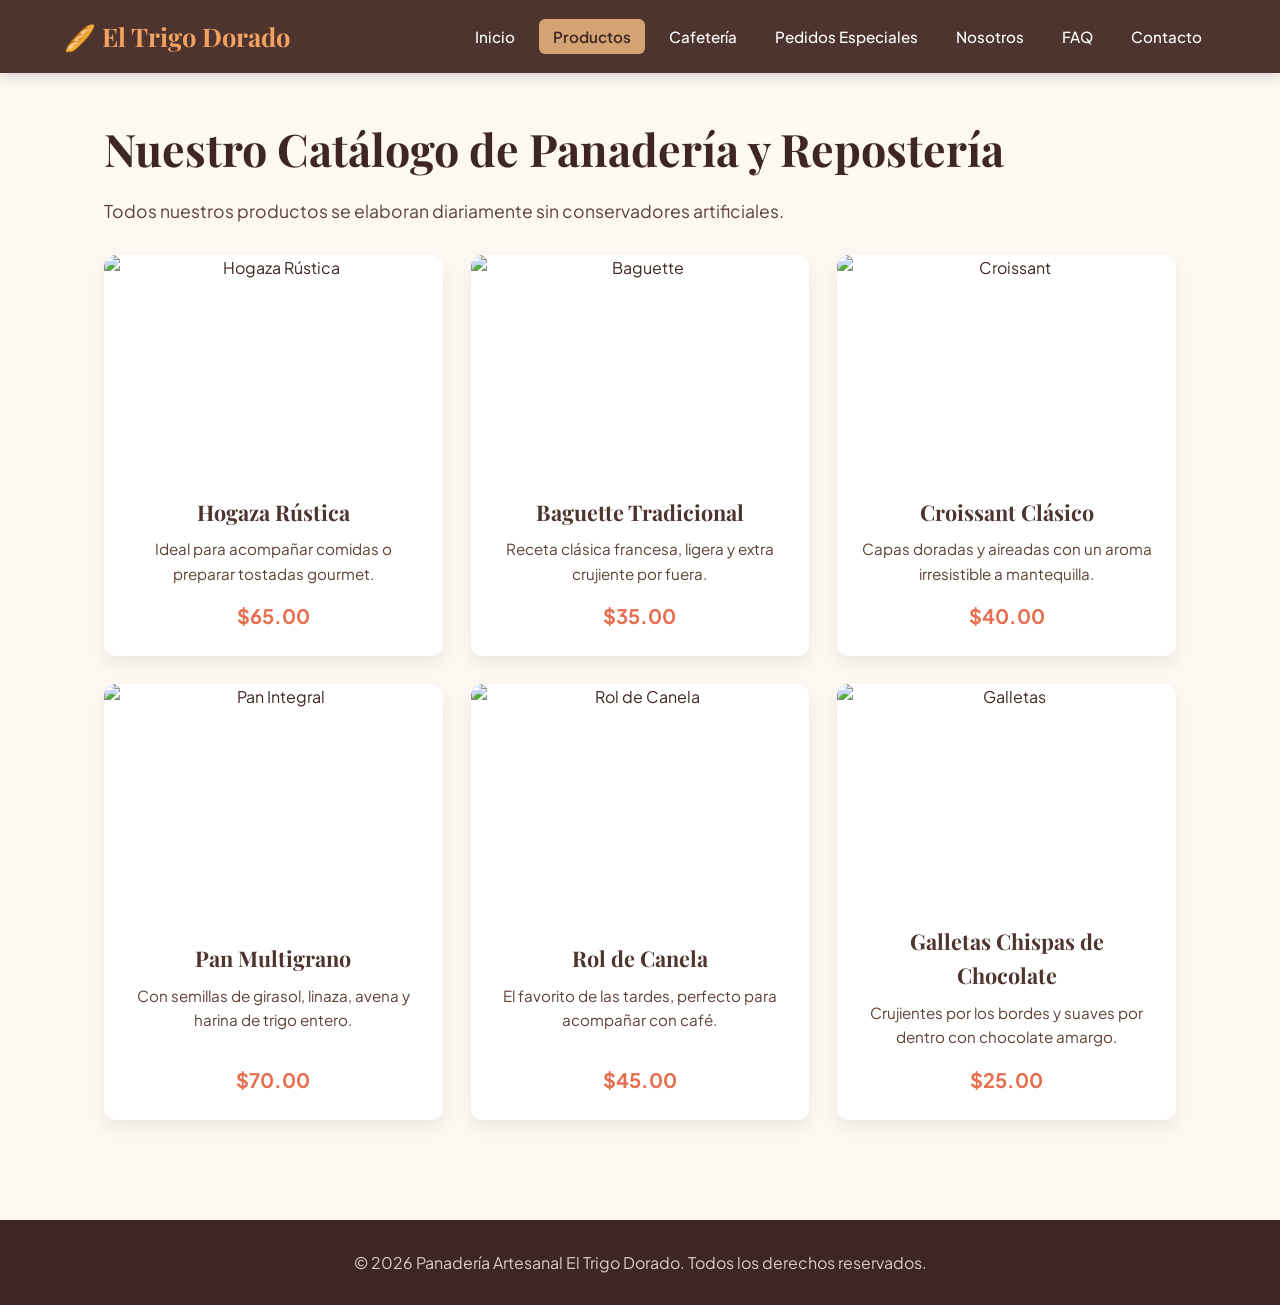
==== productos.html @ 79b08c97 "Primer commit" ====
<!doctype html>
<html lang="es">
  <head>
    <meta charset="UTF-8" />
    <meta name="viewport" content="width=device-width, initial-scale=1.0" />
    <title>El Trigo Dorado | Productos</title>
    <link rel="stylesheet" href="styles.css" />
  </head>
  <body>
    <header>
      <a href="index.html" class="logo">🥖 El Trigo Dorado</a>
      <button class="menu-toggle" id="menu-btn" aria-label="Abrir menú">
        ☰
      </button>
      <nav id="nav-menu">
        <ul>
          <li><a href="index.html">Inicio</a></li>
          <li><a href="productos.html" class="activo">Productos</a></li>
          <li><a href="cafeteria.html">Cafetería</a></li>
          <li><a href="eventos.html">Pedidos Especiales</a></li>
          <li><a href="nosotros.html">Nosotros</a></li>
          <li><a href="preguntas.html">FAQ</a></li>
          <li><a href="contacto.html">Contacto</a></li>
        </ul>
      </nav>
    </header>

    <main>
      <h1>Nuestro Catálogo de Panadería y Repostería</h1>
      <p class="subtitulo">
        Todos nuestros productos se elaboran diariamente sin conservadores
        artificiales.
      </p>

      <div class="grid">
        <article class="card">
          <img
            src="https://images.unsplash.com/photo-1585478259715-876acc5be8eb?auto=format&fit=crop&w=600&q=80"
            alt="Hogaza Rústica"
          />
          <div class="card-body">
            <h3>Hogaza Rústica</h3>
            <p>Ideal para acompañar comidas o preparar tostadas gourmet.</p>
          </div>
          <span class="precio">$65.00</span>
        </article>

        <article class="card">
          <img
            src="https://images.unsplash.com/photo-1597079910443-60c43fc4f729?auto=format&fit=crop&w=600&q=80"
            alt="Baguette"
          />
          <div class="card-body">
            <h3>Baguette Tradicional</h3>
            <p>Receta clásica francesa, ligera y extra crujiente por fuera.</p>
          </div>
          <span class="precio">$35.00</span>
        </article>

        <article class="card">
          <img
            src="https://images.unsplash.com/photo-1555507036-ab1f4038808a?auto=format&fit=crop&w=600&q=80"
            alt="Croissant"
          />
          <div class="card-body">
            <h3>Croissant Clásico</h3>
            <p>
              Capas doradas y aireadas con un aroma irresistible a mantequilla.
            </p>
          </div>
          <span class="precio">$40.00</span>
        </article>

        <article class="card">
          <img
            src="https://images.unsplash.com/photo-1608198093002-ad4e005484ec?auto=format&fit=crop&w=600&q=80"
            alt="Pan Integral"
          />
          <div class="card-body">
            <h3>Pan Multigrano</h3>
            <p>
              Con semillas de girasol, linaza, avena y harina de trigo entero.
            </p>
          </div>
          <span class="precio">$70.00</span>
        </article>

        <article class="card">
          <img
            src="https://images.unsplash.com/photo-1509365465985-25d11c17e812?auto=format&fit=crop&w=600&q=80"
            alt="Rol de Canela"
          />
          <div class="card-body">
            <h3>Rol de Canela</h3>
            <p>El favorito de las tardes, perfecto para acompañar con café.</p>
          </div>
          <span class="precio">$45.00</span>
        </article>

        <article class="card">
          <img
            src="https://images.unsplash.com/photo-1558961363-fa8fdf82db35?auto=format&fit=crop&w=600&q=80"
            alt="Galletas"
          />
          <div class="card-body">
            <h3>Galletas Chispas de Chocolate</h3>
            <p>
              Crujientes por los bordes y suaves por dentro con chocolate
              amargo.
            </p>
          </div>
          <span class="precio">$25.00</span>
        </article>
      </div>
    </main>

    <footer>
      <p>
        &copy; 2026 Panadería Artesanal El Trigo Dorado. Todos los derechos
        reservados.
      </p>
    </footer>
    <script src="script.js"></script>
  </body>
</html>
---- styles.css ----
@import url("https://fonts.googleapis.com/css2?family=Playfair+Display:wght@600;700&family=Plus+Jakarta+Sans:wght@400;500;600;700&display=swap");

:root {
  --bg-crema: #fdf8f2;
  --cafe-oscuro: #3e2723;
  --cafe-medio: #4e342e;
  --cafe-suave: #5d4037;
  --dorado: #f4a261;
  --trigo: #d4a373;
  --terracota: #e76f51;
  --terracota-hover: #d65a31;
  --blanco: #ffffff;
  --sombra: 0 8px 20px rgba(62, 39, 35, 0.08);
  --radio: 12px;
}

* {
  margin: 0;
  padding: 0;
  box-sizing: border-box;
}

body {
  font-family: "Plus Jakarta Sans", sans-serif;
  background-color: var(--bg-crema);
  color: var(--cafe-oscuro);
  line-height: 1.6;
  display: flex;
  flex-direction: column;
  min-height: 100vh;
}

h1,
h2,
h3,
.logo {
  font-family: "Playfair Display", serif;
}

/* Encabezado y Navegación Responsiva */
header {
  background-color: var(--cafe-medio);
  color: var(--blanco);
  padding: 1rem 5%;
  display: flex;
  justify-content: space-between;
  align-items: center;
  position: sticky;
  top: 0;
  z-index: 1000;
  box-shadow: 0 4px 12px rgba(0, 0, 0, 0.15);
}

.logo {
  font-size: 1.6rem;
  font-weight: 700;
  color: var(--dorado);
  text-decoration: none;
  display: flex;
  align-items: center;
  gap: 8px;
}

.menu-toggle {
  display: none;
  background: none;
  border: 2px solid var(--dorado);
  color: var(--dorado);
  font-size: 1.5rem;
  padding: 4px 12px;
  border-radius: 6px;
  cursor: pointer;
}

nav ul {
  list-style: none;
  display: flex;
  gap: 10px;
}

nav a {
  color: var(--blanco);
  text-decoration: none;
  font-weight: 500;
  font-size: 0.95rem;
  padding: 8px 14px;
  border-radius: 6px;
  transition: all 0.3s ease;
}

nav a:hover,
nav a.activo {
  background-color: var(--trigo);
  color: var(--cafe-oscuro);
  font-weight: 600;
}

/* Contenedor Principal */
main {
  flex: 1;
  padding: 40px 5%;
  max-width: 1200px;
  margin: 0 auto;
  width: 100%;
}

h1 {
  font-size: clamp(2rem, 4vw, 2.8rem);
  color: var(--cafe-oscuro);
  margin-bottom: 12px;
}

h2 {
  font-size: clamp(1.5rem, 3vw, 2rem);
  color: var(--cafe-suave);
  margin-bottom: 20px;
}

.subtitulo {
  color: var(--cafe-suave);
  font-size: 1.1rem;
  margin-bottom: 30px;
}

/* Sección Hero (Inicio) */
.hero {
  background:
    linear-gradient(rgba(46, 26, 20, 0.68), rgba(46, 26, 20, 0.75)),
    url("https://images.unsplash.com/photo-1509440159596-0249088772ff?auto=format&fit=crop&w=1400&q=80")
      center/cover;
  color: var(--blanco);
  text-align: center;
  padding: clamp(60px, 10vw, 120px) 20px;
  border-radius: var(--radio);
  margin-bottom: 50px;
  box-shadow: var(--sombra);
}

.hero h1 {
  color: var(--dorado);
  margin-bottom: 16px;
}

.hero p {
  max-width: 650px;
  margin: 0 auto;
  font-size: clamp(1rem, 2vw, 1.2rem);
  opacity: 0.95;
}

/* Botones */
.btn {
  display: inline-block;
  background-color: var(--terracota);
  color: var(--blanco);
  padding: 12px 28px;
  text-decoration: none;
  border-radius: 8px;
  font-weight: 600;
  margin-top: 24px;
  border: none;
  cursor: pointer;
  transition:
    transform 0.2s ease,
    background-color 0.3s ease;
}

.btn:hover {
  background-color: var(--terracota-hover);
  transform: translateY(-2px);
}

/* Cuadrícula de Productos y Tarjetas */
.grid {
  display: grid;
  grid-template-columns: repeat(auto-fit, minmax(270px, 1fr));
  gap: 28px;
  margin-top: 20px;
}

.card {
  background: var(--blanco);
  border-radius: var(--radio);
  overflow: hidden;
  box-shadow: var(--sombra);
  text-align: center;
  display: flex;
  flex-direction: column;
  justify-content: space-between;
  padding-bottom: 24px;
  transition:
    transform 0.3s ease,
    box-shadow 0.3s ease;
}

.card:hover {
  transform: translateY(-6px);
  box-shadow: 0 14px 28px rgba(62, 39, 35, 0.14);
}

.card img {
  width: 100%;
  height: 220px;
  object-fit: cover;
}

.card-body {
  padding: 20px 20px 0;
}

.card h3 {
  margin-bottom: 8px;
  color: var(--cafe-medio);
  font-size: 1.35rem;
}

.card p {
  font-size: 0.95rem;
  color: var(--cafe-suave);
}

.precio {
  display: block;
  font-size: 1.25rem;
  font-weight: 700;
  color: var(--terracota);
  margin-top: 14px;
}

/* Sección Nosotros */
.nosotros-grid {
  display: grid;
  grid-template-columns: 1fr 1fr;
  gap: 40px;
  align-items: center;
  background: var(--blanco);
  padding: 35px;
  border-radius: var(--radio);
  box-shadow: var(--sombra);
}

.nosotros-grid img {
  width: 100%;
  border-radius: var(--radio);
  object-fit: cover;
}

.lista-pilares {
  margin-left: 20px;
  display: flex;
  flex-direction: column;
  gap: 10px;
}

/* Formulario de Contacto y Cafetería */
.contacto-container {
  display: grid;
  grid-template-columns: 1fr 1fr;
  gap: 35px;
}

.info-box,
form,
.menu-lista {
  background: var(--blanco);
  padding: 30px;
  border-radius: var(--radio);
  box-shadow: var(--sombra);
}

.info-box p {
  margin-bottom: 10px;
}

.form-grupo {
  margin-bottom: 18px;
}

label {
  display: block;
  margin-bottom: 6px;
  font-weight: 600;
  color: var(--cafe-medio);
}

input,
textarea {
  width: 100%;
  padding: 12px;
  border: 1.5px solid #e0d6cc;
  border-radius: 8px;
  font-family: inherit;
  font-size: 1rem;
  transition: border-color 0.3s;
}

input:focus,
textarea:focus {
  outline: none;
  border-color: var(--terracota);
}

/* Cafetería */
.menu-item {
  display: flex;
  justify-content: space-between;
  align-items: flex-start;
  gap: 15px;
  border-bottom: 1px dashed #d7ccc8;
  padding: 16px 0;
}

.menu-item:last-child {
  border-bottom: none;
}

.menu-item .precio {
  margin-top: 0;
  white-space: nowrap;
}

/* Preguntas Frecuentes (FAQ) */
details {
  background: var(--blanco);
  margin-bottom: 16px;
  padding: 20px;
  border-radius: var(--radio);
  box-shadow: var(--sombra);
  transition: all 0.3s ease;
}

summary {
  font-weight: 700;
  font-size: 1.1rem;
  color: var(--cafe-medio);
  cursor: pointer;
  list-style: none;
  display: flex;
  justify-content: space-between;
  align-items: center;
}

summary::after {
  content: "+";
  font-size: 1.5rem;
  color: var(--terracota);
}

details[open] summary::after {
  content: "−";
}

details p {
  margin-top: 14px;
  padding-top: 14px;
  border-top: 1px solid #f0e6dc;
  color: var(--cafe-suave);
}

/* Pie de Página */
footer {
  background-color: var(--cafe-oscuro);
  color: #d7ccc8;
  text-align: center;
  padding: 30px 5%;
  margin-top: 60px;
}

/* =========================================
   MEDIA QUERIES (RESPONSIVO PARA MÓVIL Y TABLET)
   ========================================= */
@media (max-width: 960px) {
  .menu-toggle {
    display: block;
  }

  nav {
    display: none;
    width: 100%;
    padding-top: 15px;
  }

  nav.abierto {
    display: block;
  }

  nav ul {
    flex-direction: column;
    gap: 8px;
  }

  nav a {
    display: block;
    padding: 12px;
    background-color: rgba(255, 255, 255, 0.05);
  }

  header {
    flex-wrap: wrap;
  }
}

@media (max-width: 768px) {
  .nosotros-grid,
  .contacto-container {
    grid-template-columns: 1fr;
    padding: 22px;
  }

  main {
    padding: 25px 4%;
  }
}
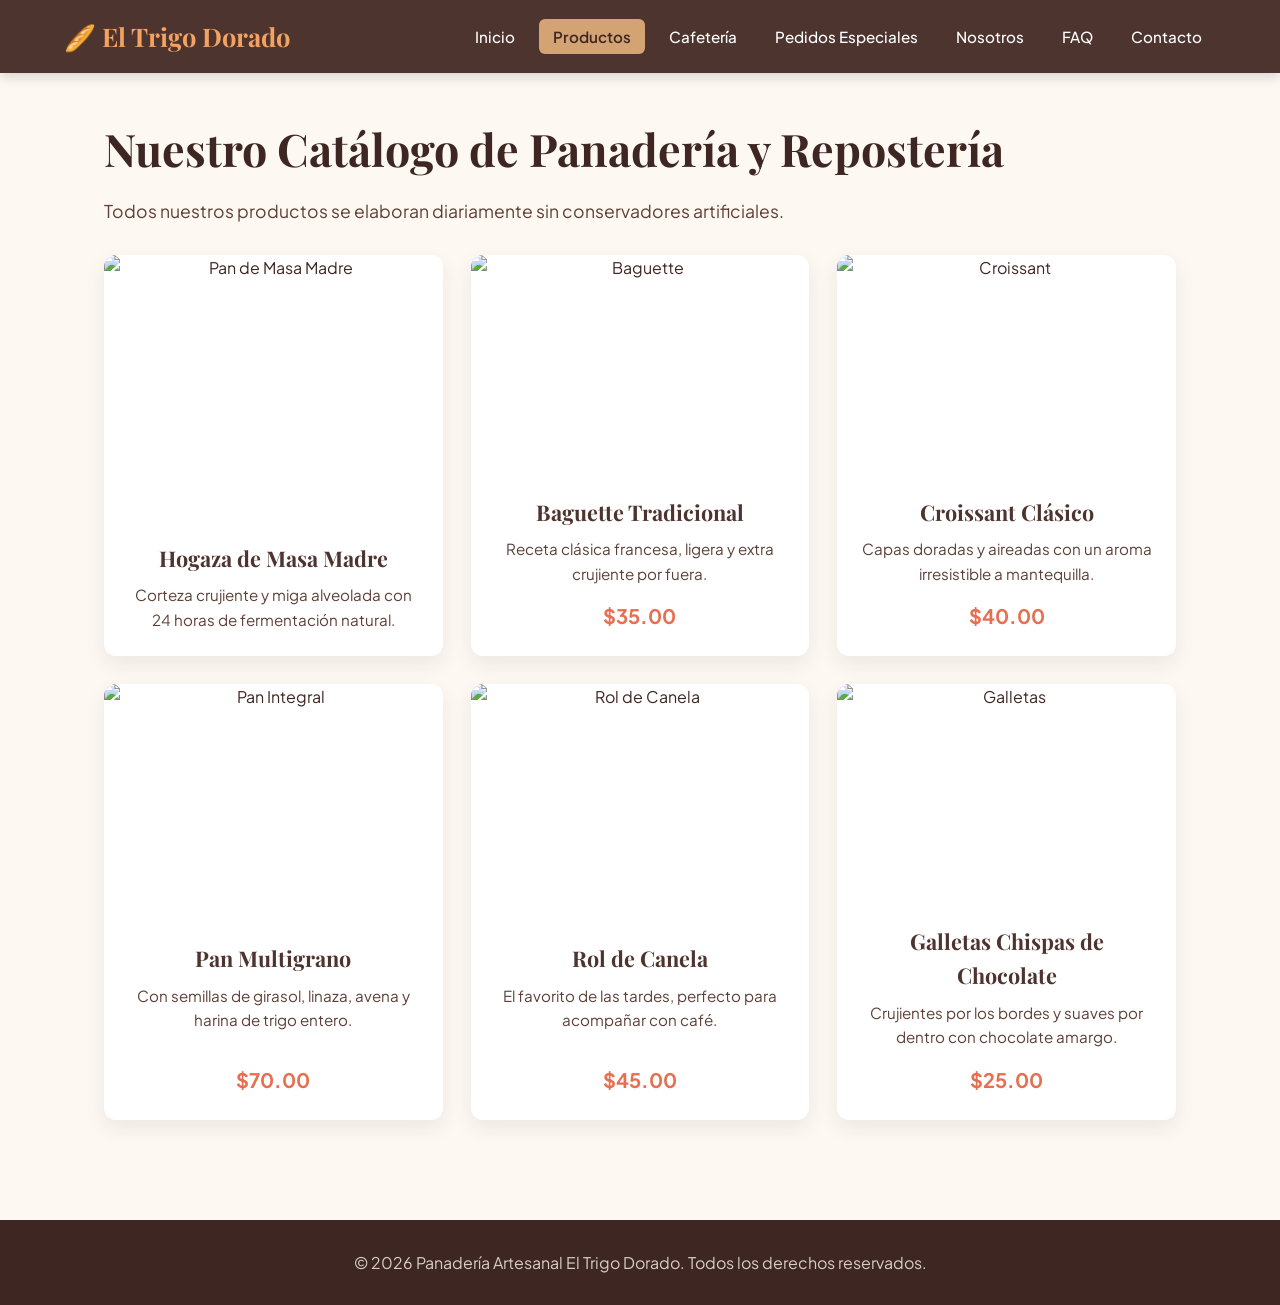
==== commit cb880c84: "Se modifican las imagenes de hogaza y se agrega el video" ====
--- a/productos.html
+++ b/productos.html
@@ -35,14 +35,16 @@
       <div class="grid">
         <article class="card">
           <img
-            src="https://images.unsplash.com/photo-1585478259715-876acc5be8eb?auto=format&fit=crop&w=600&q=80"
-            alt="Hogaza Rústica"
+            src="https://images.pexels.com/photos/1775043/pexels-photo-1775043.jpeg?auto=compress&cs=tinysrgb&w=600"
+            alt="Pan de Masa Madre"
           />
           <div class="card-body">
-            <h3>Hogaza Rústica</h3>
-            <p>Ideal para acompañar comidas o preparar tostadas gourmet.</p>
+            <h3>Hogaza de Masa Madre</h3>
+            <p>
+              Corteza crujiente y miga alveolada con 24 horas de fermentación
+              natural.
+            </p>
           </div>
-          <span class="precio">$65.00</span>
         </article>
 
         <article class="card">
--- a/styles.css
+++ b/styles.css
@@ -411,3 +411,42 @@
     padding: 25px 4%;
   }
 }
+
+/* Sección de Video Promocional */
+.video-seccion {
+  background: var(--blanco);
+  padding: 35px;
+  border-radius: var(--radio);
+  box-shadow: var(--sombra);
+  text-align: center;
+  margin-bottom: 50px;
+}
+
+.video-seccion p {
+  max-width: 700px;
+  margin: 0 auto 25px;
+  color: var(--cafe-suave);
+}
+
+@media (max-width: 768px) {
+  .video-seccion {
+    padding: 20px;
+  }
+}
+
+.video-contenedor {
+  width: 280px; /* Ancho compacto tipo celular */
+  height: 480px; /* Altura fija para que no ocupe toda la pantalla */
+  margin: 0 auto;
+  border-radius: var(--radio);
+  overflow: hidden;
+  box-shadow: 0 10px 25px rgba(62, 39, 35, 0.2);
+  background-color: #3e2723;
+}
+
+.video-contenedor video {
+  width: 100%;
+  height: 100%;
+  object-fit: cover; /* Recorta las franjas negras de los lados */
+  display: block;
+}
